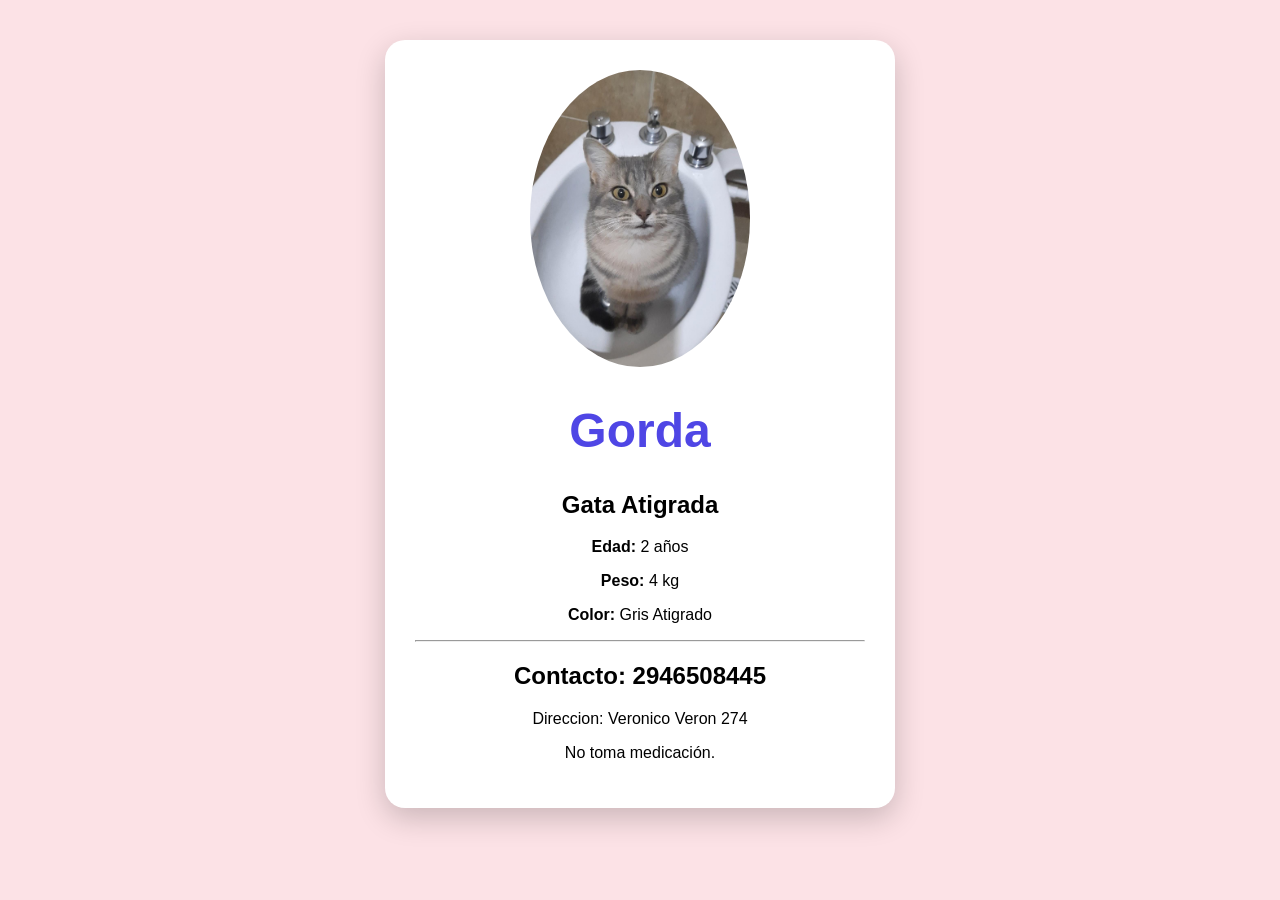
==== index.html @ 30c64376 "Primer Version" ====
<!DOCTYPE html>
<html lang="es">

<head>
    <meta charset="UTF-8">
    <title>Mi Mascota</title>

    <link rel="stylesheet" href="css/estilos.css">

</head>

<body>
    <div class="tarjeta">
<img src="img/gorda.jpeg" alt="Foto de Gorda" width="300">

    <h1>Gorda</h1>

    <h2>Gata Atigrada</h2>

    <p><strong>Edad:</strong> 2 años</p>

    <p><strong>Peso:</strong> 4 kg</p>

    <p><strong>Color:</strong> Gris Atigrado</p>

    <hr>

    <h2>Contacto: 2946508445</h2>

    <p>Direccion: Veronico Veron 274
    

    <p>No toma medicación.</p>
</div>

</body>

</html>
---- css/estilos.css ----
body{
    background-color:  rgb(252, 226, 230);;
    font-family:Arial, sans-serif;
    text-align: center;
}
h1{
    color: #4F46E5;
     font-size:48px;
}
.tarjeta{
  width: 450px;
    margin: 40px auto;
    background: white;
    border-radius: 20px;
    padding: 30px;
    box-shadow: 0px 10px 30px rgba(0,0,0,0.2);
}img{
    width:220px;
    border-radius:50%;
}
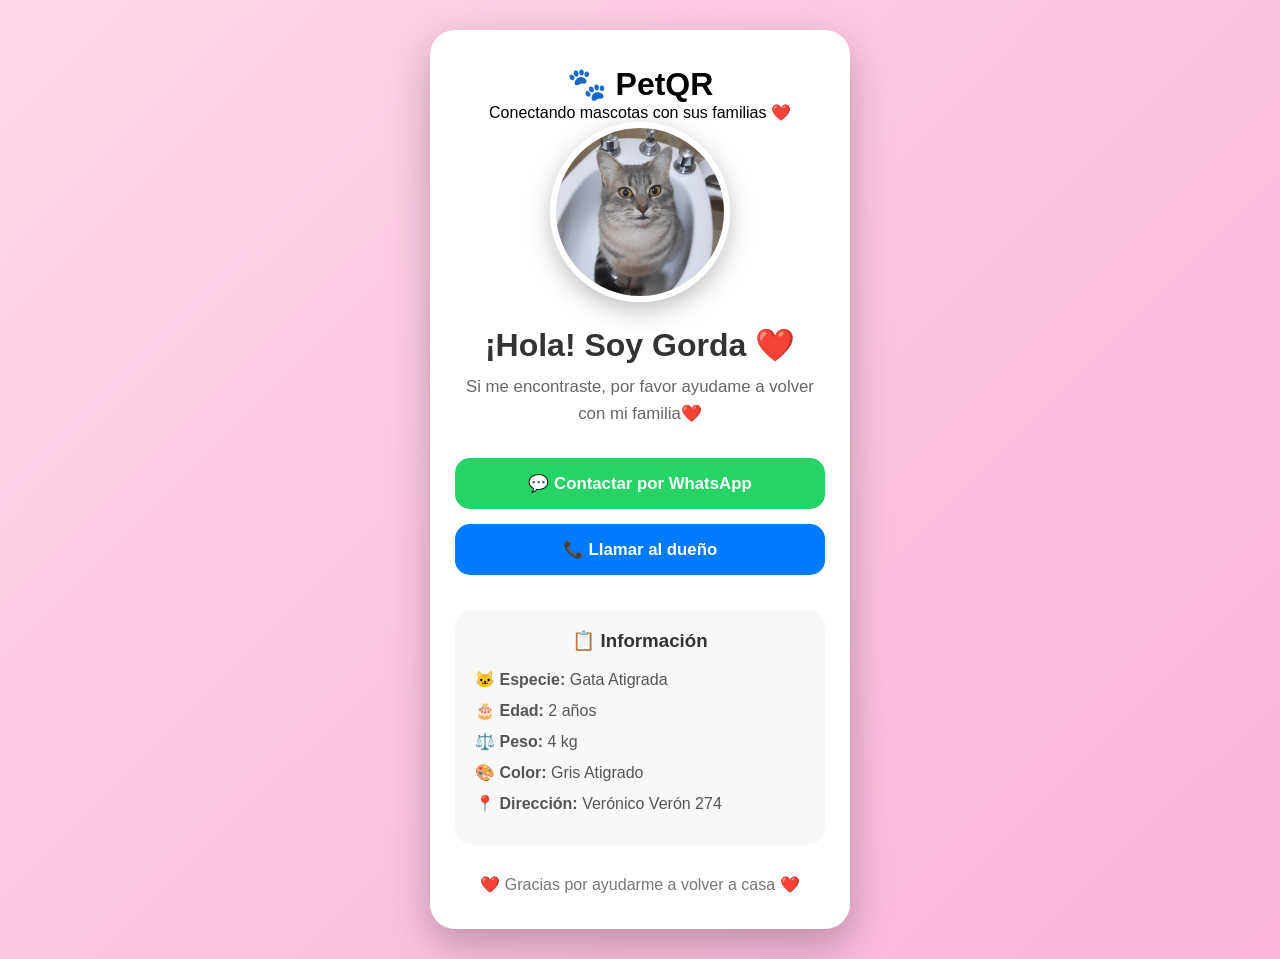
==== commit 9cb50de5: "Mejoras de diseño PetQR" ====
--- a/index.html
+++ b/index.html
@@ -3,36 +3,81 @@
 
 <head>
     <meta charset="UTF-8">
-    <title>Mi Mascota</title>
+    <title>🐾 PetQR - Gorda</title>
 
     <link rel="stylesheet" href="css/estilos.css">
 
 </head>
 
 <body>
+   <body>
+
+<div class="contenedor">
+
     <div class="tarjeta">
-<img src="img/gorda.jpeg" alt="Foto de Gorda" width="300">
 
-    <h1>Gorda</h1>
+        <div class="encabezado">
 
-    <h2>Gata Atigrada</h2>
+    <h1 class="logo">🐾 PetQR</h1>
 
-    <p><strong>Edad:</strong> 2 años</p>
+    <p class="subtitulo">
+        Conectando mascotas con sus familias ❤️
+    </p>
 
-    <p><strong>Peso:</strong> 4 kg</p>
+</div>
 
-    <p><strong>Color:</strong> Gris Atigrado</p>
+        <img src="img/gorda.jpeg" alt="Foto de Gorda" class="fotoMascota">
 
-    <hr>
+        <h2 class="nombre">¡Hola! Soy Gorda ❤️</h2>
 
-    <h2>Contacto: 2946508445</h2>
+        <p class="mensaje">
+            Si me encontraste, por favor ayudame a volver con mi familia❤️
+        </p>
 
-    <p>Direccion: Veronico Veron 274
-    
+        <div class="botones">
 
-    <p>No toma medicación.</p>
+            <a href="https://wa.me/542946508445?text=Hola,%20encontré%20a%20tu%20mascota%20y%20escaneé%20el%20QR."
+                class="whatsapp-btn" target="_blank">
+
+                💬 Contactar por WhatsApp
+
+            </a>
+
+            <a href="tel:+542946508445"
+                class="llamar-btn">
+
+                📞 Llamar al dueño
+
+            </a>
+
+        </div>
+
+        <div class="info">
+
+            <h3>📋 Información</h3>
+
+            <p>🐱 <strong>Especie:</strong> Gata Atigrada</p>
+
+            <p>🎂 <strong>Edad:</strong> 2 años</p>
+
+            <p>⚖️ <strong>Peso:</strong> 4 kg</p>
+
+            <p>🎨 <strong>Color:</strong> Gris Atigrado</p>
+
+            <p>📍 <strong>Dirección:</strong> Verónico Verón 274</p>
+
+        </div>
+
+        <p class="gracias">
+            ❤️ Gracias por ayudarme a volver a casa ❤️
+        </p>
+
+    </div>
+
 </div>
 
 </body>
 
+</body>
+
 </html>
--- a/css/estilos.css
+++ b/css/estilos.css
@@ -1,21 +1,154 @@
+/* ===========================
+   PETQR - Estilos principales
+   =========================== */
+
+*{
+    margin:0;
+    padding:0;
+    box-sizing:border-box;
+}
+
 body{
-    background-color:  rgb(252, 226, 230);;
-    font-family:Arial, sans-serif;
-    text-align: center;
+    font-family:Arial, Helvetica, sans-serif;
+    background: linear-gradient(135deg, #ffd6e8, #f8b4d9);
+    min-height:100vh;
+    display:flex;
+    justify-content:center;
+    align-items:center;
+    padding:30px;
 }
-h1{
-    color: #4F46E5;
-     font-size:48px;
+
+.contenedor{
+    width:100%;
+    max-width:420px;
 }
+
 .tarjeta{
-  width: 450px;
-    margin: 40px auto;
-    background: white;
-    border-radius: 20px;
-    padding: 30px;
-    box-shadow: 0px 10px 30px rgba(0,0,0,0.2);
-}img{
-    width:220px;
+    background:white;
+    border-radius:25px;
+    padding:35px 25px;
+    text-align:center;
+    box-shadow:0 15px 40px rgba(0,0,0,.25);
+}
+
+.logo{
+    .encabezado{
+    margin-bottom:25px;
+}
+
+.logo{
+    font-size:2.2rem;
+    color:#333;
+}
+
+.subtitulo{
+    margin-top:8px;
+    color:#777;
+    font-size:1rem;
+}
+}
+
+.fotoMascota{
+    width:180px;
+    height:180px;
+    object-fit:cover;
     border-radius:50%;
+    border:6px solid white;
+    box-shadow:0 8px 25px rgba(0,0,0,.25);
+    margin-bottom:20px;
+    transition:0.3s;
+    .fotoMascota:hover{
+        transform:scale(1.05);
+    }
 }
-    
+
+.nombre{
+    font-size:2rem;
+    color:#333;
+    margin-bottom:10px;
+}
+
+.mensaje{
+    color:#666;
+    line-height:1.6;
+    margin-bottom:30px;
+    font-size:1.05rem;
+}
+
+.botones{
+    display:flex;
+    flex-direction:column;
+    gap:15px;
+    margin-bottom:35px;
+}
+
+.whatsapp-btn,
+.llamar-btn{
+    text-decoration:none;
+    color:white;
+    padding:15px;
+    border-radius:15px;
+    font-size:1.05rem;
+    font-weight:bold;
+    transition:0.25s;
+}
+
+.whatsapp-btn{
+    background:#25D366;
+}
+
+.whatsapp-btn:hover{
+    background:#1eb95b;
+    transform:translateY(-3px);
+}
+
+.llamar-btn{
+    background:#007BFF;
+}
+
+.llamar-btn:hover{
+    background:#0062cc;
+    transform:translateY(-3px);
+}
+
+.info{
+    text-align:left;
+    background:#f8f8f8;
+    padding:20px;
+    border-radius:18px;
+}
+
+.info h3{
+    text-align:center;
+    margin-bottom:18px;
+    color:#333;
+}
+
+.info p{
+    margin:12px 0;
+    color:#555;
+    font-size:1rem;
+}
+
+.gracias{
+    margin-top:30px;
+    font-size:1rem;
+    color:#777;
+}
+
+@media(max-width:480px){
+
+    .tarjeta{
+        padding:25px 18px;
+    }
+
+    .fotoMascota{
+        width:150px;
+        height:150px;
+    }
+
+    .nombre{
+        font-size:1.6rem;
+    }
+
+}
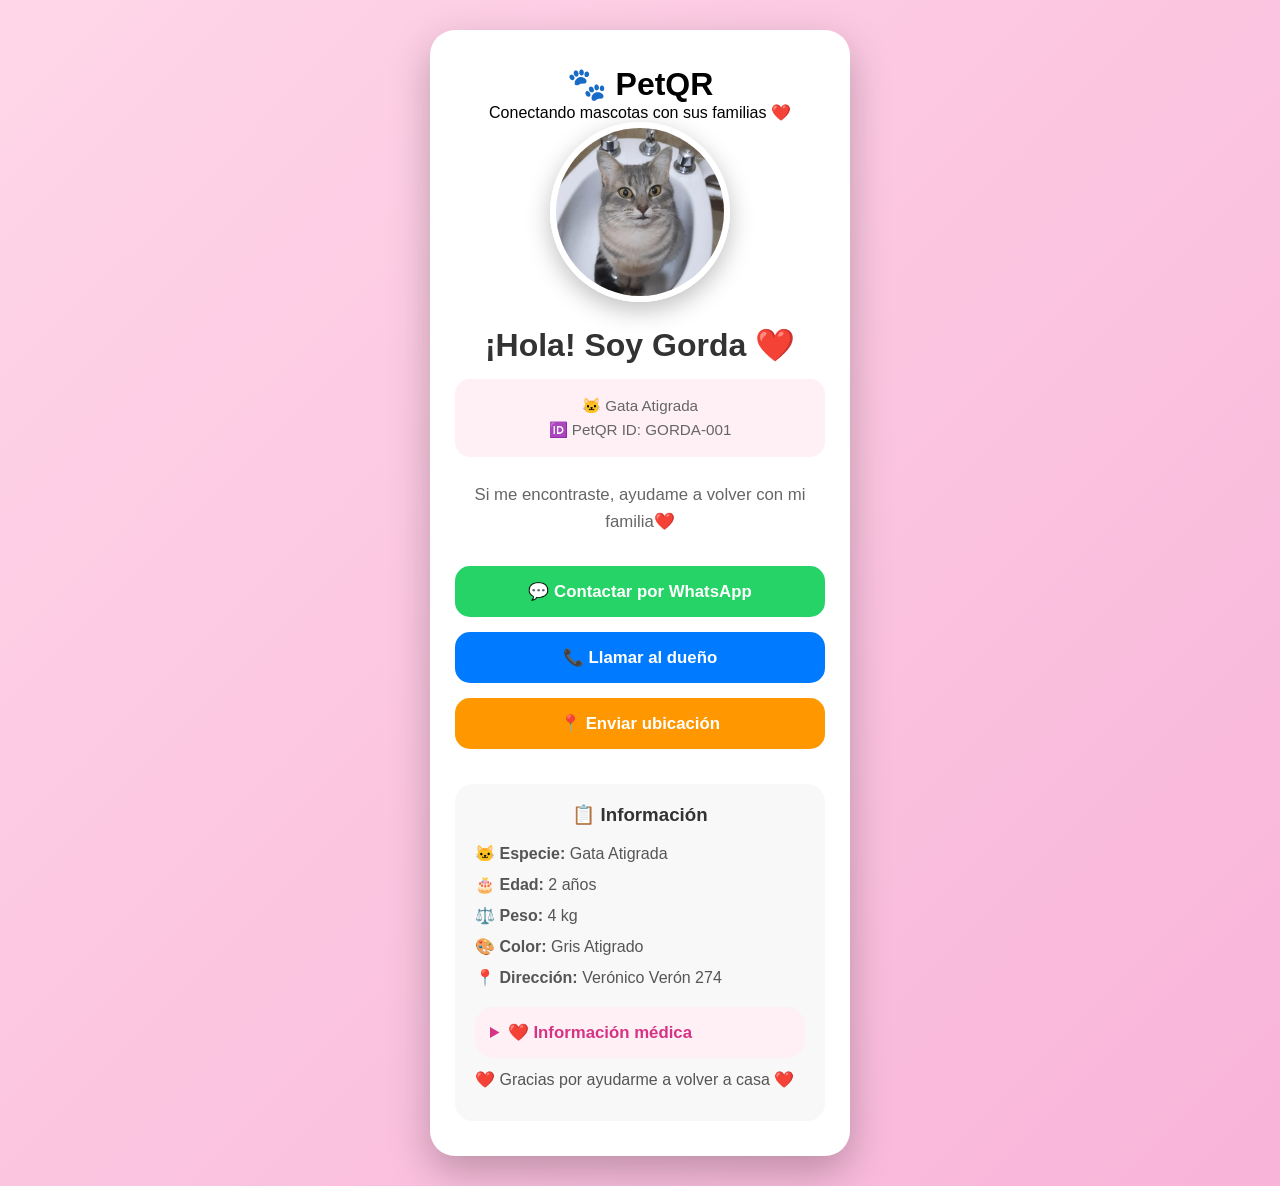
==== commit d3e620b8: "Mejoras PetQR" ====
--- a/index.html
+++ b/index.html
@@ -30,9 +30,17 @@
 
         <h2 class="nombre">¡Hola! Soy Gorda ❤️</h2>
 
-        <p class="mensaje">
-            Si me encontraste, por favor ayudame a volver con mi familia❤️
-        </p>
+<div class="identificacion">
+
+    <p>🐱 Gata Atigrada</p>
+
+    <p>🆔 PetQR ID: GORDA-001</p>
+
+</div>
+
+<p class="mensaje">
+    Si me encontraste, ayudame a volver con mi familia❤️
+</p>
 
         <div class="botones">
 
@@ -49,6 +57,13 @@
                 📞 Llamar al dueño
 
             </a>
+            <a href="https://wa.me/542946508445?text=Hola,%20encontré%20a%20tu%20mascota.%20Estoy%20en%20esta%20ubicación:"
+class="ubicacion-btn"
+target="_blank">
+
+📍 Enviar ubicación
+
+</a>
 
         </div>
 
@@ -65,8 +80,27 @@
             <p>🎨 <strong>Color:</strong> Gris Atigrado</p>
 
             <p>📍 <strong>Dirección:</strong> Verónico Verón 274</p>
+            <details class="medico">
 
-        </div>
+    <summary>
+        ❤️ Información médica
+    </summary>
+
+    <div class="datos-medicos">
+
+        <p>⚠️ <strong>Alergias:</strong> Ninguna</p>
+
+        <p>💊 <strong>Medicación:</strong> Ninguna</p>
+
+        <p>💉 <strong>Vacunas:</strong> Al día</p>
+
+        <p>🏥 <strong>Veterinario:</strong> No especificado</p>
+
+    </div>
+
+
+</details>
+    
 
         <p class="gracias">
             ❤️ Gracias por ayudarme a volver a casa ❤️
--- a/css/estilos.css
+++ b/css/estilos.css
@@ -151,4 +151,70 @@
         font-size:1.6rem;
     }
 
+}
+.identificacion{
+    background:#fff0f6;
+    border-radius:15px;
+    padding:12px;
+    margin:15px 0 25px;
+    color:#666;
+    font-size:.95rem;
+}
+
+.identificacion p{
+    margin:6px 0;
+}
+.medico{
+
+    margin-top:20px;
+    background:#fff0f6;
+    border-radius:18px;
+    padding:15px;
+    text-align:left;
+
+}
+
+
+.medico summary{
+
+    cursor:pointer;
+    font-weight:bold;
+    color:#d63384;
+    font-size:1.05rem;
+
+}
+
+
+.datos-medicos{
+
+    margin-top:15px;
+    color:#555;
+
+}
+
+
+.datos-medicos p{
+
+    margin:12px 0;
+
+}
+.ubicacion-btn{
+
+    text-decoration:none;
+    color:white;
+    background:#ff9800;
+    padding:15px;
+    border-radius:15px;
+    font-size:1.05rem;
+    font-weight:bold;
+    transition:.25s;
+
+}
+
+
+.ubicacion-btn:hover{
+
+    background:#e68900;
+    transform:translateY(-3px);
+
 }
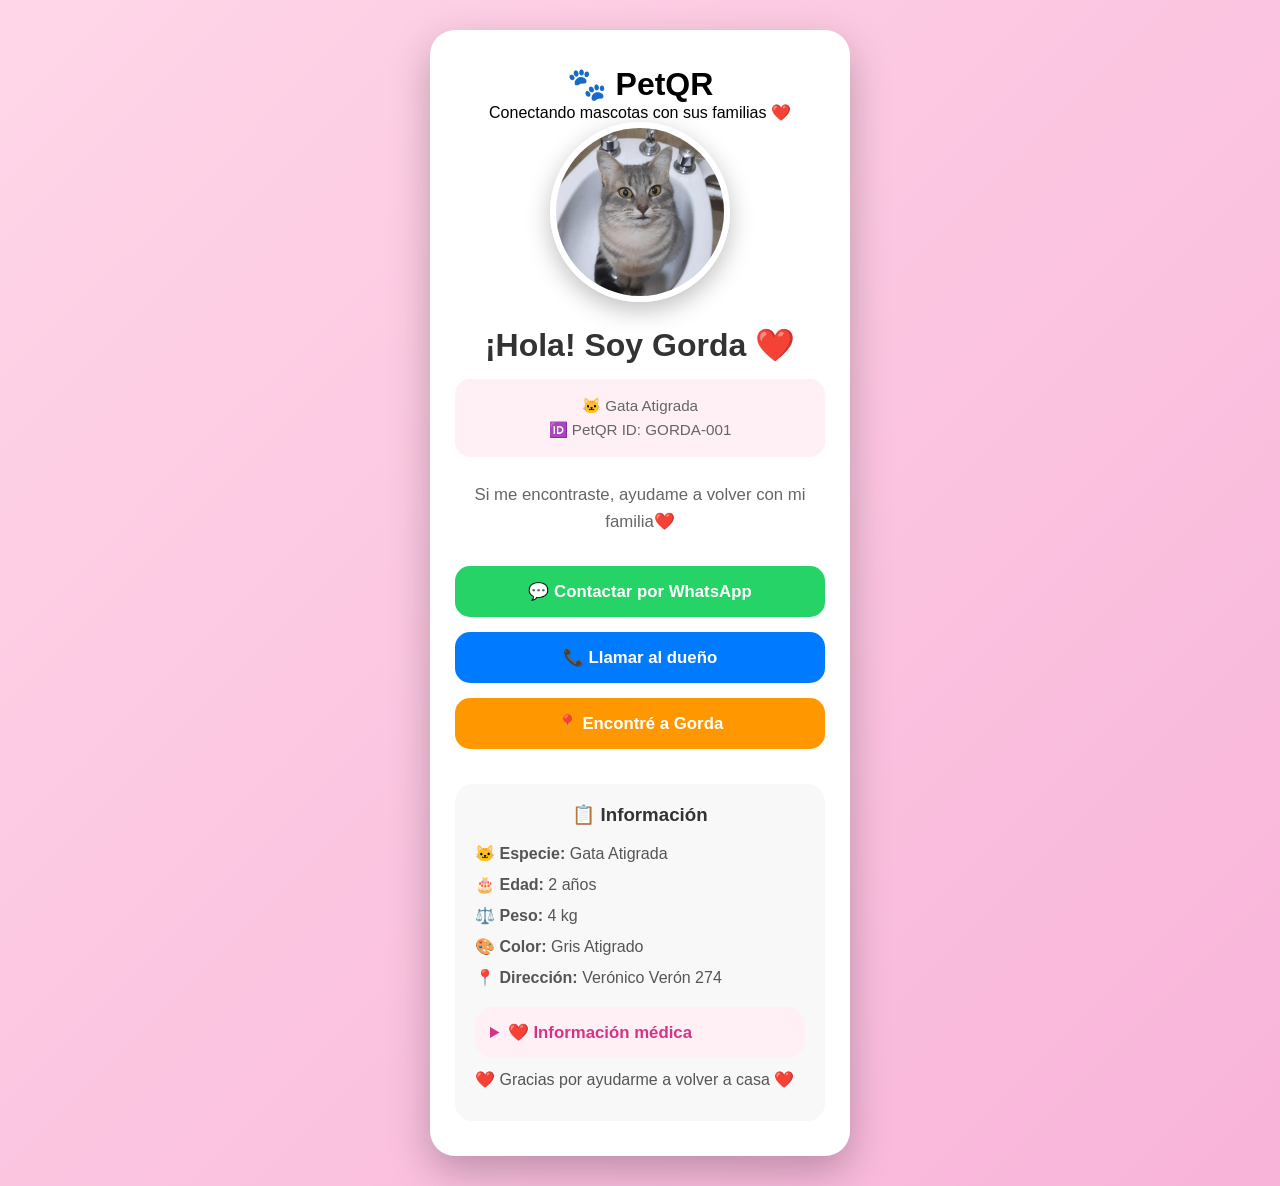
==== commit 40e369f9: "Segumios mejorando" ====
--- a/index.html
+++ b/index.html
@@ -57,11 +57,11 @@
                 📞 Llamar al dueño
 
             </a>
-            <a href="https://wa.me/542946508445?text=Hola,%20encontré%20a%20tu%20mascota.%20Estoy%20en%20esta%20ubicación:"
-class="ubicacion-btn"
-target="_blank">
+            <button class="ubicacion-btn" onclick="enviarUbicacion()">
 
-📍 Enviar ubicación
+📍 Encontré a Gorda
+
+</button>
 
 </a>
 
--- a/css/estilos.css
+++ b/css/estilos.css
@@ -209,6 +209,10 @@
     font-weight:bold;
     transition:.25s;
 
+    border:none;
+    cursor:pointer;
+    width:100%;
+
 }
 
 
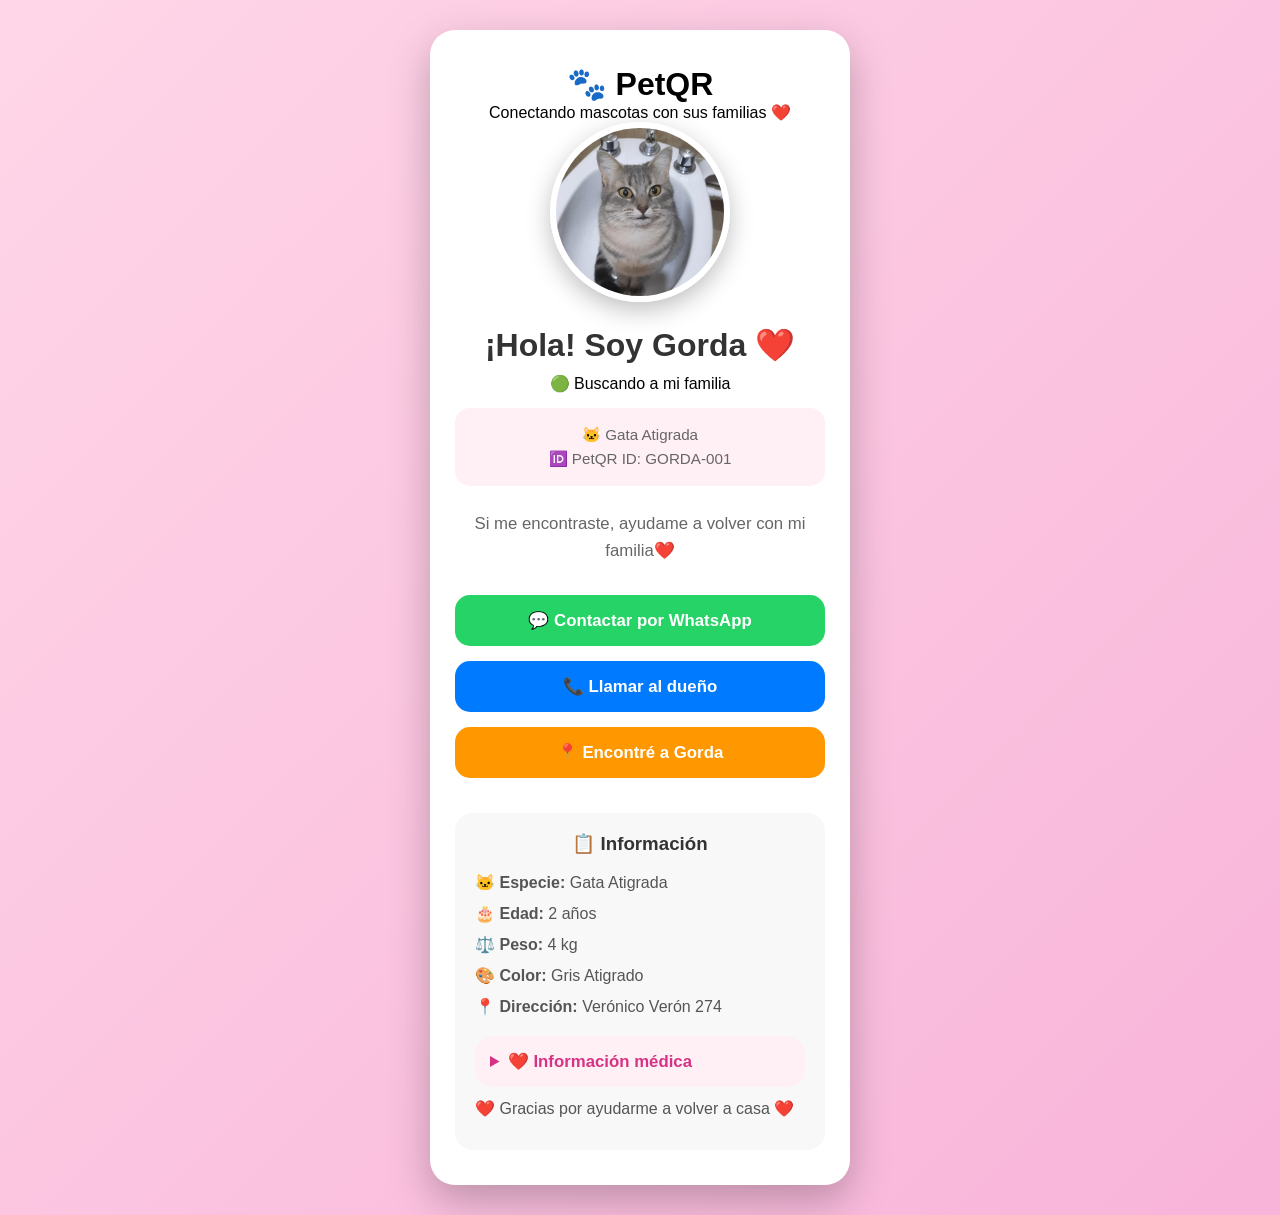
==== commit a80bd659: "mejora 1.1" ====
--- a/index.html
+++ b/index.html
@@ -29,6 +29,12 @@
         <img src="img/gorda.jpeg" alt="Foto de Gorda" class="fotoMascota">
 
         <h2 class="nombre">¡Hola! Soy Gorda ❤️</h2>
+        <div class="estado">
+
+    🟢 Buscando a mi familia
+
+</div>
+
 
 <div class="identificacion">
 
@@ -81,6 +87,20 @@
 
             <p>📍 <strong>Dirección:</strong> Verónico Verón 274</p>
             <details class="medico">
+            <div class="caracteristicas">
+            <h3>🔎 Cómo reconocerme</h3>
+
+    <p>🐾 Color: Gris atigrado</p>
+
+    <p>🎀 Collar: Rosa</p>
+
+    <p>❤️ Personalidad: Distante</p>
+
+    <p>👀 Característica especial: Pequeña</p>
+
+</div>
+
+    
 
     <summary>
         ❤️ Información médica
@@ -100,18 +120,19 @@
 
 
 </details>
-    
 
-        <p class="gracias">
-            ❤️ Gracias por ayudarme a volver a casa ❤️
-        </p>
-
-    </div>
+<p class="gracias">
+    ❤️ Gracias por ayudarme a volver a casa ❤️
+</p>
 
 </div>
 
-</body>
+</div>
+
+<script src="js/script.js"></script>
 
 </body>
 
+</html>
+
 </html>
--- a/css/estilos.css
+++ b/css/estilos.css
@@ -221,4 +221,30 @@
     background:#e68900;
     transform:translateY(-3px);
 
+}
+.caracteristicas{
+
+    margin-top:20px;
+    background:#fdf0f5;
+    border-radius:18px;
+    padding:20px;
+    text-align:left;
+
+}
+
+
+.caracteristicas h3{
+
+    text-align:center;
+    color:#d63384;
+    margin-bottom:15px;
+
+}
+
+
+.caracteristicas p{
+
+    margin:12px 0;
+    color:#555;
+
 }
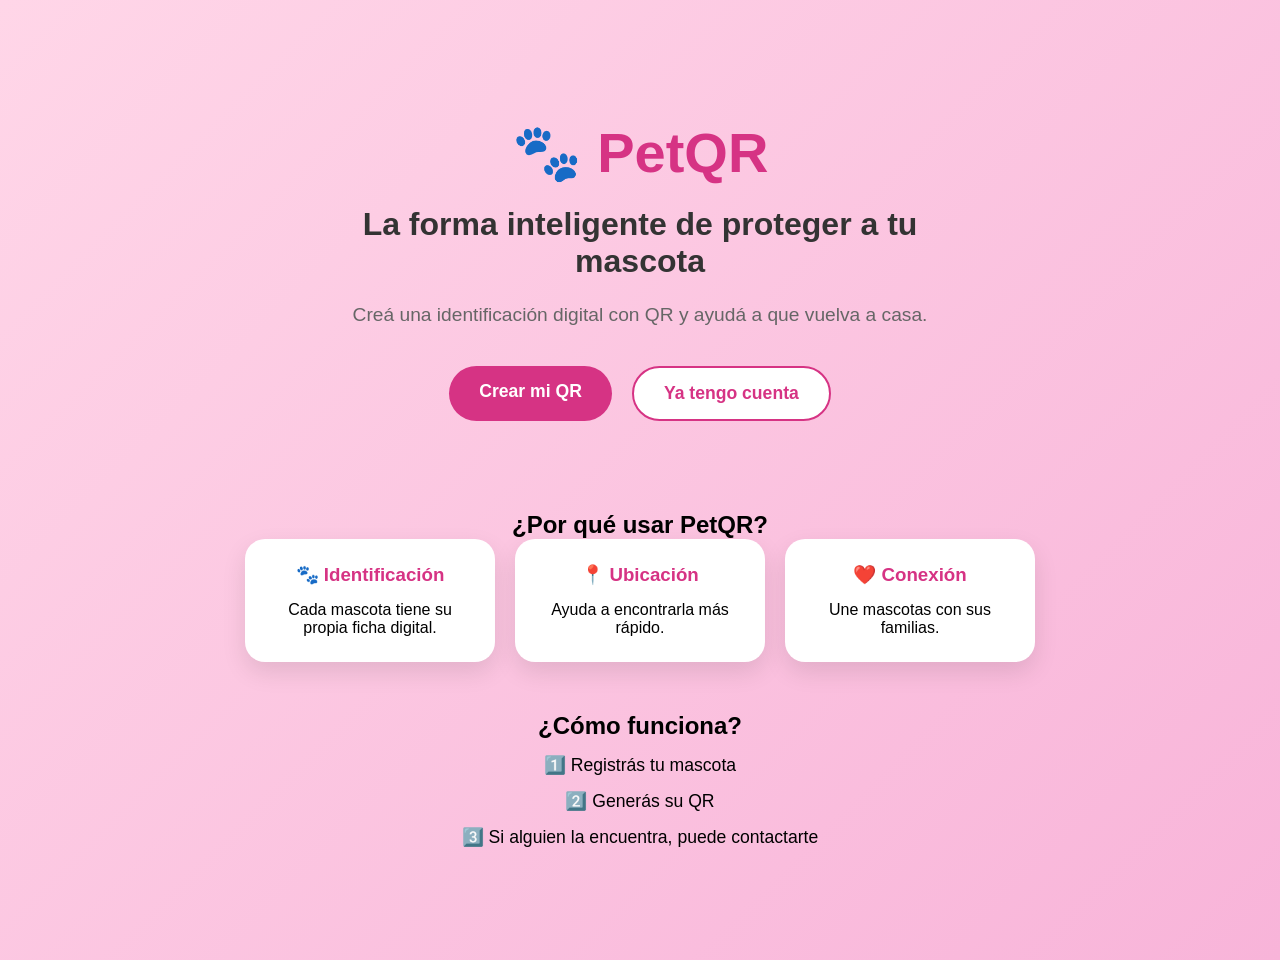
==== commit bb24f0cb: "mejora 1.2" ====
--- a/index.html
+++ b/index.html
@@ -2,137 +2,139 @@
 <html lang="es">
 
 <head>
-    <meta charset="UTF-8">
-    <title>🐾 PetQR - Gorda</title>
 
-    <link rel="stylesheet" href="css/estilos.css">
+<meta charset="UTF-8">
+
+<meta name="viewport" content="width=device-width, initial-scale=1.0">
+
+<title>🐾 PetQR - Identificación inteligente</title>
+
+<link rel="stylesheet" href="css/estilos.css">
 
 </head>
 
+
 <body>
-   <body>
 
-<div class="contenedor">
+<div class="landing">
 
-    <div class="tarjeta">
 
-        <div class="encabezado">
+<section class="hero">
 
-    <h1 class="logo">🐾 PetQR</h1>
+<h1>
+🐾 PetQR
+</h1>
 
-    <p class="subtitulo">
-        Conectando mascotas con sus familias ❤️
-    </p>
 
-</div>
+<h2>
+La forma inteligente de proteger a tu mascota
+</h2>
 
-        <img src="img/gorda.jpeg" alt="Foto de Gorda" class="fotoMascota">
 
-        <h2 class="nombre">¡Hola! Soy Gorda ❤️</h2>
-        <div class="estado">
+<p>
+Creá una identificación digital con QR
+y ayudá a que vuelva a casa.
+</p>
 
-    🟢 Buscando a mi familia
+
+<div class="acciones">
+
+<a href="registro.html" class="boton-principal">
+Crear mi QR
+</a>
+
+
+<a href="login.html" class="boton-secundario">
+Ya tengo cuenta
+</a>
 
 </div>
 
 
-<div class="identificacion">
-
-    <p>🐱 Gata Atigrada</p>
-
-    <p>🆔 PetQR ID: GORDA-001</p>
-
-</div>
-
-<p class="mensaje">
-    Si me encontraste, ayudame a volver con mi familia❤️
-</p>
-
-        <div class="botones">
-
-            <a href="https://wa.me/542946508445?text=Hola,%20encontré%20a%20tu%20mascota%20y%20escaneé%20el%20QR."
-                class="whatsapp-btn" target="_blank">
-
-                💬 Contactar por WhatsApp
-
-            </a>
-
-            <a href="tel:+542946508445"
-                class="llamar-btn">
-
-                📞 Llamar al dueño
-
-            </a>
-            <button class="ubicacion-btn" onclick="enviarUbicacion()">
-
-📍 Encontré a Gorda
-
-</button>
-
-</a>
-
-        </div>
-
-        <div class="info">
-
-            <h3>📋 Información</h3>
-
-            <p>🐱 <strong>Especie:</strong> Gata Atigrada</p>
-
-            <p>🎂 <strong>Edad:</strong> 2 años</p>
-
-            <p>⚖️ <strong>Peso:</strong> 4 kg</p>
-
-            <p>🎨 <strong>Color:</strong> Gris Atigrado</p>
-
-            <p>📍 <strong>Dirección:</strong> Verónico Verón 274</p>
-            <details class="medico">
-            <div class="caracteristicas">
-            <h3>🔎 Cómo reconocerme</h3>
-
-    <p>🐾 Color: Gris atigrado</p>
-
-    <p>🎀 Collar: Rosa</p>
-
-    <p>❤️ Personalidad: Distante</p>
-
-    <p>👀 Característica especial: Pequeña</p>
-
-</div>
-
-    
-
-    <summary>
-        ❤️ Información médica
-    </summary>
-
-    <div class="datos-medicos">
-
-        <p>⚠️ <strong>Alergias:</strong> Ninguna</p>
-
-        <p>💊 <strong>Medicación:</strong> Ninguna</p>
-
-        <p>💉 <strong>Vacunas:</strong> Al día</p>
-
-        <p>🏥 <strong>Veterinario:</strong> No especificado</p>
-
-    </div>
+</section>
 
 
-</details>
 
-<p class="gracias">
-    ❤️ Gracias por ayudarme a volver a casa ❤️
+<section class="beneficios">
+
+
+<h2>
+¿Por qué usar PetQR?
+</h2>
+
+
+<div class="tarjetas">
+
+
+<div class="tarjeta-beneficio">
+
+<h3>🐾 Identificación</h3>
+
+<p>
+Cada mascota tiene su propia ficha digital.
 </p>
 
 </div>
 
+
+
+<div class="tarjeta-beneficio">
+
+<h3>📍 Ubicación</h3>
+
+<p>
+Ayuda a encontrarla más rápido.
+</p>
+
 </div>
 
-<script src="js/script.js"></script>
+
+
+<div class="tarjeta-beneficio">
+
+<h3>❤️ Conexión</h3>
+
+<p>
+Une mascotas con sus familias.
+</p>
+
+</div>
+
+
+</div>
+
+
+</section>
+
+
+
+<section class="como-funciona">
+
+
+<h2>
+¿Cómo funciona?
+</h2>
+
+
+<p>
+1️⃣ Registrás tu mascota
+</p>
+
+<p>
+2️⃣ Generás su QR
+</p>
+
+<p>
+3️⃣ Si alguien la encuentra, puede contactarte
+</p>
+
+
+</section>
+
+
+</div>
+
 
 </body>
 
-</html>
-
 </html>
--- a/css/estilos.css
+++ b/css/estilos.css
@@ -247,4 +247,250 @@
     margin:12px 0;
     color:#555;
 
+}
+/* =========================
+   LANDING PAGE PETQR
+   ========================= */
+
+
+.landing{
+
+    min-height:100vh;
+    padding:40px 20px;
+
+}
+
+
+.hero{
+
+    max-width:700px;
+    margin:auto;
+    text-align:center;
+    padding:50px 20px;
+
+}
+
+
+.hero h1{
+
+    font-size:3.5rem;
+    color:#d63384;
+    margin-bottom:20px;
+
+}
+
+
+.hero h2{
+
+    font-size:2rem;
+    color:#333;
+    margin-bottom:20px;
+
+}
+
+
+.hero p{
+
+    font-size:1.2rem;
+    color:#666;
+    line-height:1.6;
+    margin-bottom:35px;
+
+}
+
+
+.acciones{
+
+    display:flex;
+    justify-content:center;
+    gap:20px;
+    flex-wrap:wrap;
+
+}
+
+
+.boton-principal,
+.boton-secundario{
+
+    text-decoration:none;
+    padding:15px 30px;
+    border-radius:30px;
+    font-weight:bold;
+    font-size:1.1rem;
+    transition:.3s;
+
+}
+
+
+.boton-principal{
+
+    background:#d63384;
+    color:white;
+
+}
+
+
+.boton-principal:hover{
+
+    transform:translateY(-3px);
+
+}
+
+
+
+.boton-secundario{
+
+    background:white;
+    color:#d63384;
+    border:2px solid #d63384;
+
+}
+
+
+.boton-secundario:hover{
+
+    transform:translateY(-3px);
+
+}
+
+
+
+.beneficios{
+
+    max-width:900px;
+    margin:40px auto;
+    text-align:center;
+
+}
+
+
+.tarjetas{
+
+    display:flex;
+    gap:20px;
+    justify-content:center;
+    flex-wrap:wrap;
+
+}
+
+
+.tarjeta-beneficio{
+
+    background:white;
+    padding:25px;
+    border-radius:20px;
+    width:250px;
+    box-shadow:0 10px 25px rgba(0,0,0,.1);
+
+}
+
+
+.tarjeta-beneficio h3{
+
+    color:#d63384;
+    margin-bottom:15px;
+
+}
+
+
+.como-funciona{
+
+    text-align:center;
+    margin-top:50px;
+
+}
+
+
+.como-funciona p{
+
+    margin:15px;
+    font-size:1.1rem;
+
+}
+
+/* =====================
+   FORMULARIOS PETQR
+   ===================== */
+
+
+.formulario-container{
+
+    min-height:100vh;
+    display:flex;
+    justify-content:center;
+    align-items:center;
+    padding:20px;
+
+}
+
+
+.formulario{
+
+    background:white;
+    width:100%;
+    max-width:420px;
+    padding:35px;
+    border-radius:25px;
+    box-shadow:0 15px 35px rgba(0,0,0,.15);
+    text-align:center;
+
+}
+
+
+.formulario h1{
+
+    color:#d63384;
+    margin-bottom:15px;
+
+}
+
+
+.formulario p{
+
+    color:#666;
+    margin-bottom:25px;
+
+}
+
+
+.formulario form{
+
+    display:flex;
+    flex-direction:column;
+    text-align:left;
+
+}
+
+
+.formulario label{
+
+    margin-top:15px;
+    margin-bottom:5px;
+    font-weight:bold;
+
+}
+
+
+.formulario input{
+
+    padding:12px;
+    border-radius:10px;
+    border:1px solid #ddd;
+    font-size:1rem;
+
+}
+
+
+.formulario button{
+
+    margin-top:25px;
+    padding:14px;
+    border:none;
+    border-radius:20px;
+    background:#d63384;
+    color:white;
+    font-size:1.1rem;
+    font-weight:bold;
+    cursor:pointer;
+
 }
